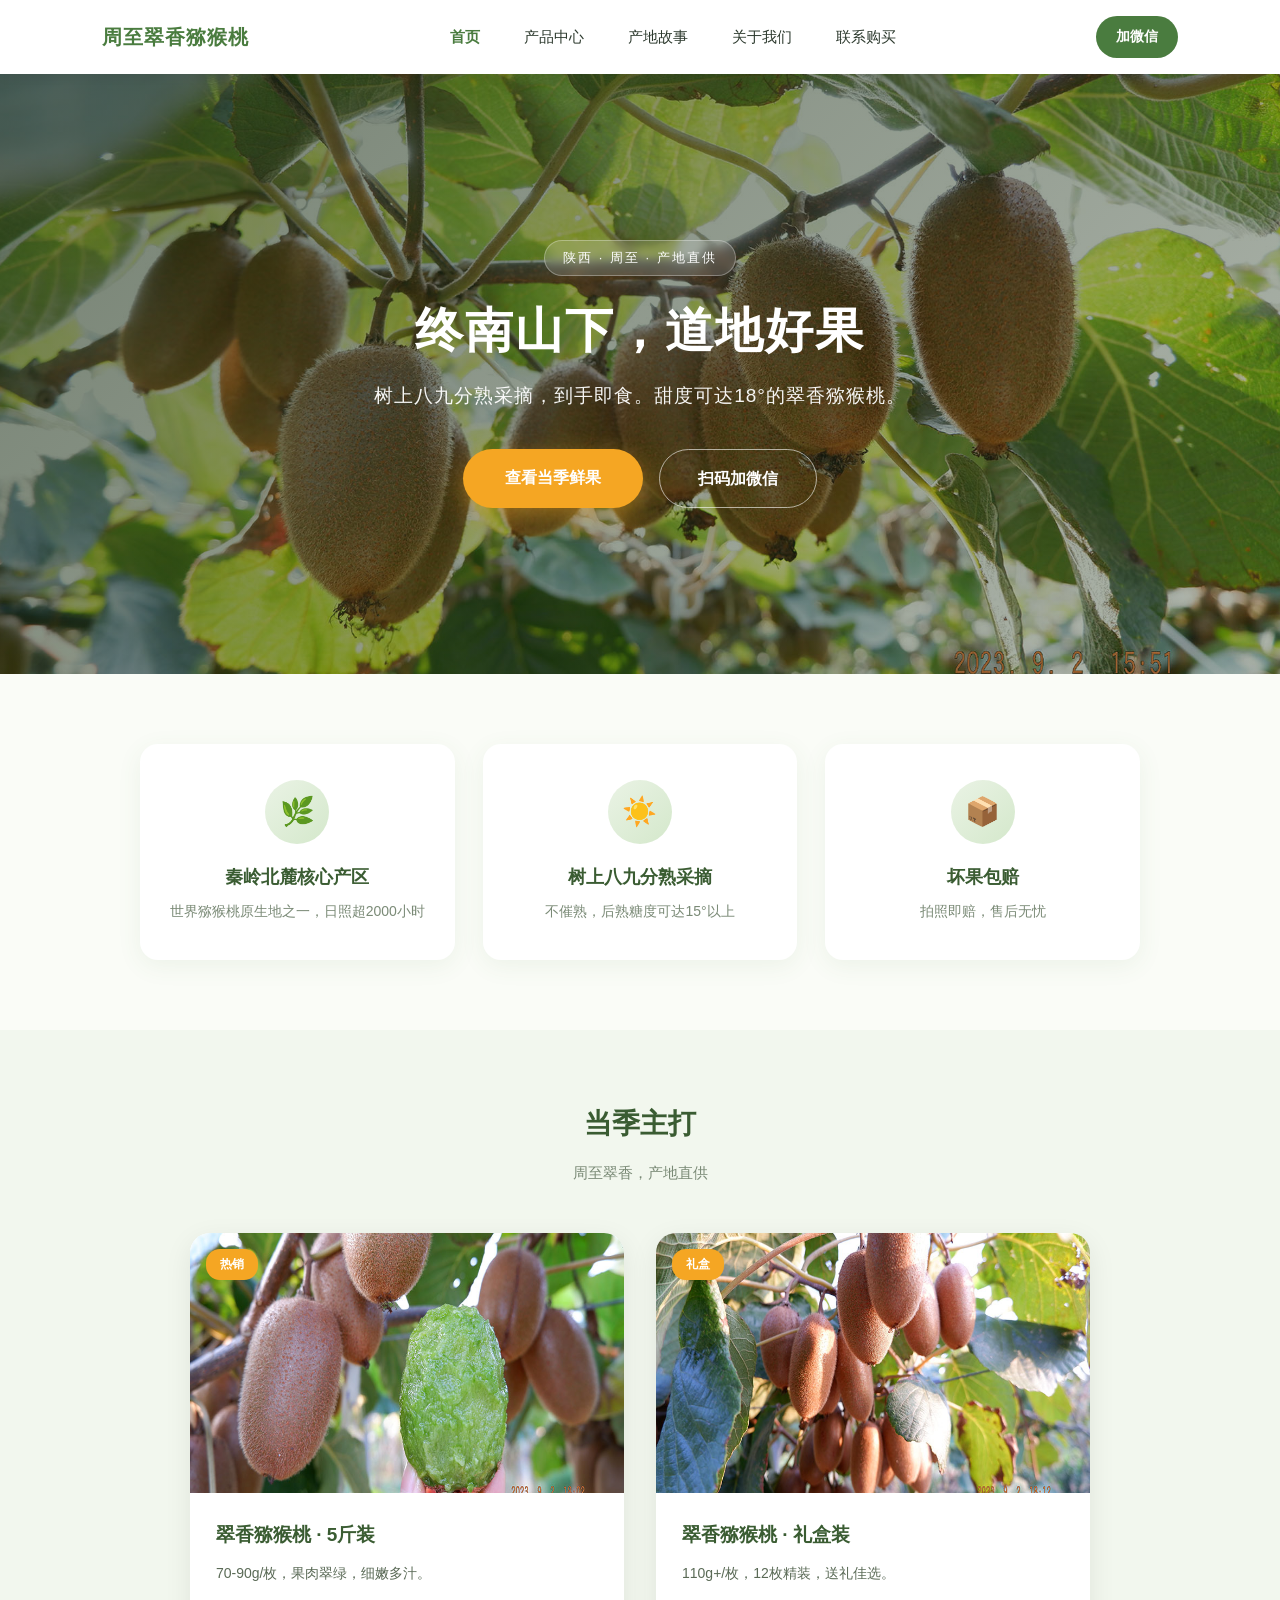
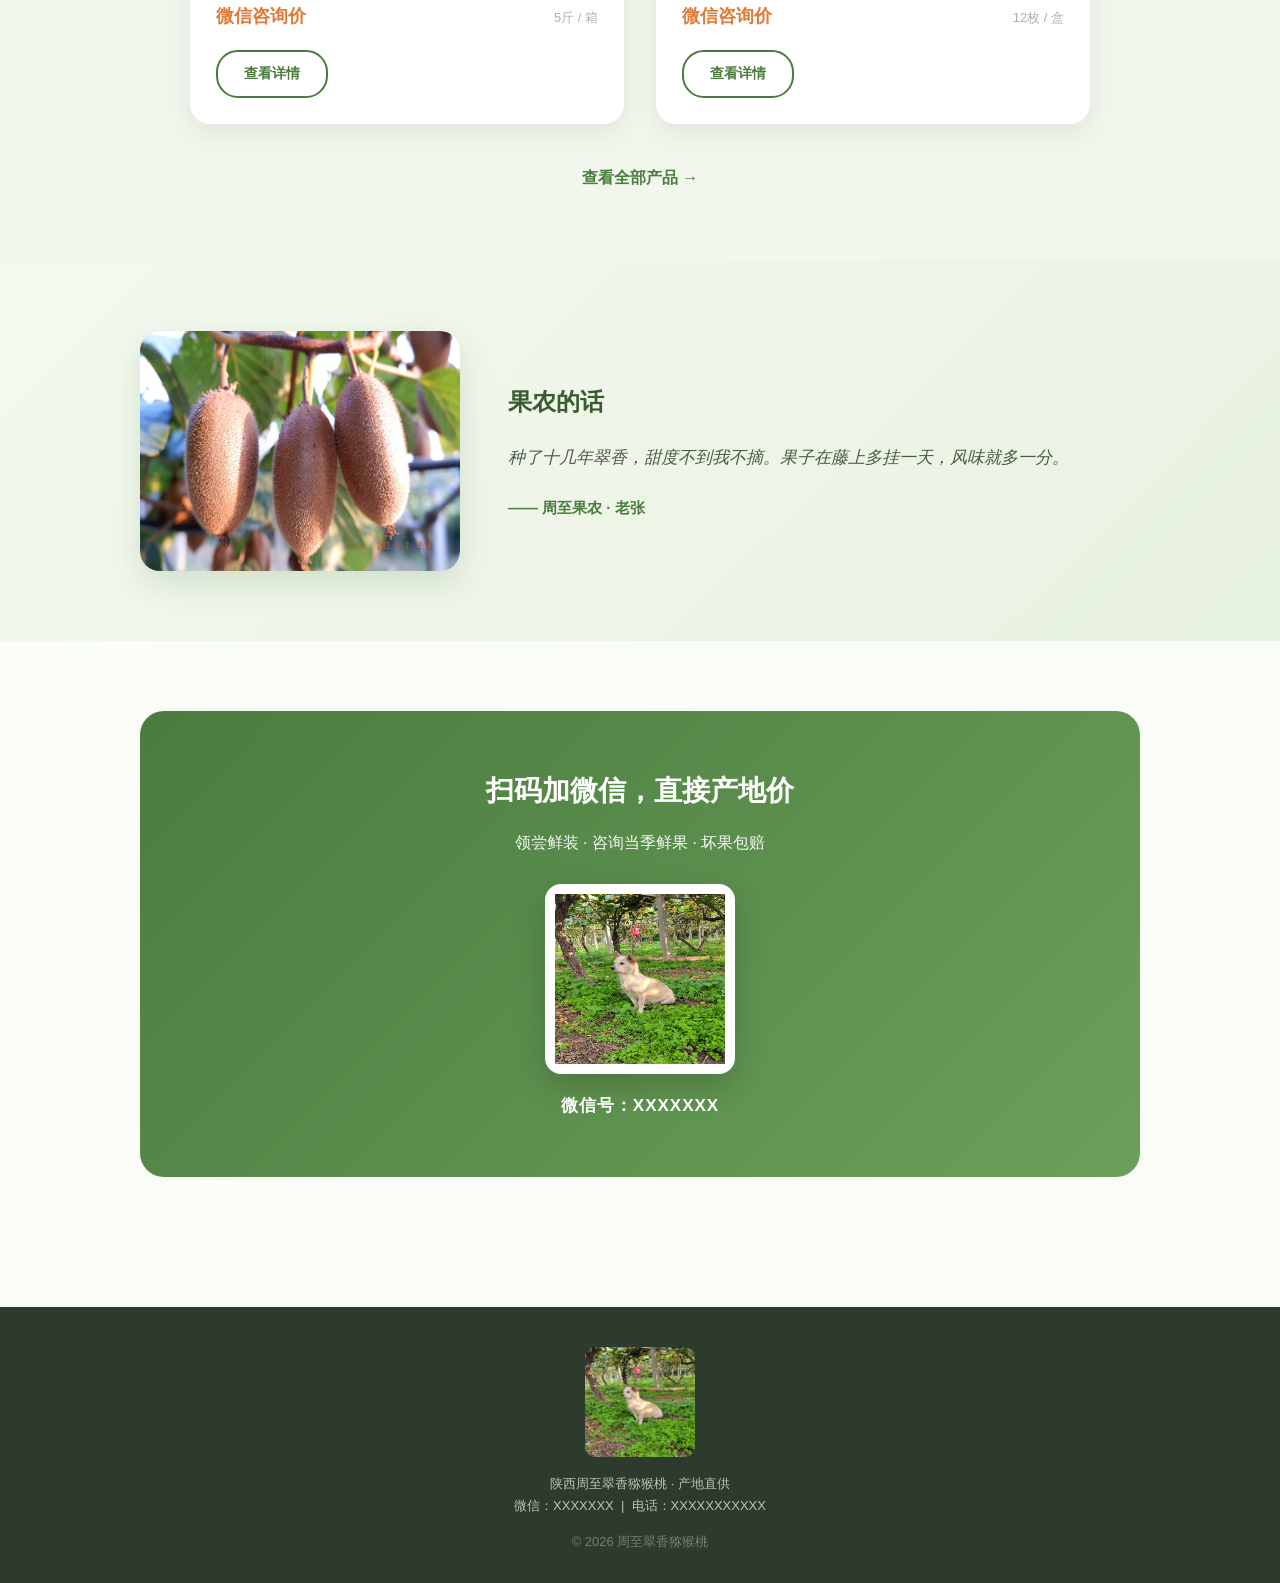
==== index.html @ bbca3681 "Add files via upload" ====
<!DOCTYPE html>
<html lang="zh-CN">
<head>
<meta charset="UTF-8">
<meta name="viewport" content="width=device-width, initial-scale=1.0">
<title>陕西周至翠香猕猴桃 · 产地直供</title>
<meta name="description" content="陕西周至翠香猕猴桃，秦岭北麓核心产区，树上八九分熟采摘，坏果包赔。扫码加微信，产地直供价。">
<link rel="stylesheet" href="/style.css">
</head>
<body>

<div id="site-nav"></div>

<header class="hero">
  <div class="hero-bg"></div>
  <div class="hero-overlay"></div>
  <div class="hero-content">
    <div class="hero-eyebrow">陕西 · 周至 · 产地直供</div>
    <h1>终南山下，道地好果</h1>
    <p>树上八九分熟采摘，到手即食。甜度可达18°的翠香猕猴桃。</p>
    <div class="hero-buttons">
      <a href="/products.html" class="btn-main">查看当季鲜果</a>
      <a href="/contact.html" class="btn-ghost">扫码加微信</a>
    </div>
  </div>
</header>

<section>
  <div class="trust-grid">
    <div class="trust-item">
      <div class="trust-icon">🌿</div>
      <h3>秦岭北麓核心产区</h3>
      <p>世界猕猴桃原生地之一，日照超2000小时</p>
    </div>
    <div class="trust-item">
      <div class="trust-icon">☀️</div>
      <h3>树上八九分熟采摘</h3>
      <p>不催熟，后熟糖度可达15°以上</p>
    </div>
    <div class="trust-item">
      <div class="trust-icon">📦</div>
      <h3>坏果包赔</h3>
      <p>拍照即赔，售后无忧</p>
    </div>
  </div>
</section>

<section style="background:var(--primary-bg);">
  <h2 class="section-title">当季主打</h2>
  <p class="section-sub">周至翠香，产地直供</p>
  <div class="product-grid">
    <div class="product-card">
      <div class="product-img-wrap">
        <img src="/images/product-5jin.jpg" alt="翠香猕猴桃5斤装">
        <div class="product-badge">热销</div>
      </div>
      <div class="product-info">
        <h3>翠香猕猴桃 · 5斤装</h3>
        <p class="desc">70-90g/枚，果肉翠绿，细嫩多汁。</p>
        <div class="price-row">
          <span class="price">微信咨询价</span>
          <span class="unit">5斤 / 箱</span>
        </div>
        <a href="/products/5jin.html" class="btn-outline">查看详情</a>
      </div>
    </div>
    <div class="product-card">
      <div class="product-img-wrap">
        <img src="/images/product-gift.jpg" alt="翠香猕猴桃礼盒装">
        <div class="product-badge">礼盒</div>
      </div>
      <div class="product-info">
        <h3>翠香猕猴桃 · 礼盒装</h3>
        <p class="desc">110g+/枚，12枚精装，送礼佳选。</p>
        <div class="price-row">
          <span class="price">微信咨询价</span>
          <span class="unit">12枚 / 盒</span>
        </div>
        <a href="/products/gift.html" class="btn-outline">查看详情</a>
      </div>
    </div>
  </div>
  <div style="text-align:center; margin-top:40px;">
    <a href="/products.html" style="color:var(--primary); font-weight:600;">查看全部产品 →</a>
  </div>
</section>

<section class="farmer-section">
  <div class="farmer-wrap">
    <div class="farmer-img">
      <img src="/images/orchard.jpg" alt="周至果园">
    </div>
    <div class="farmer-text">
      <h3>果农的话</h3>
      <p class="quote">种了十几年翠香，甜度不到我不摘。果子在藤上多挂一天，风味就多一分。</p>
      <p class="sign">—— 周至果农 · 老张</p>
    </div>
  </div>
</section>

<div id="site-wechat"></div>

<div id="site-footer"></div>

<div id="site-mobile-nav"></div>

<script src="/common.js"></script>
</body>
</html>
---- style.css ----
/* ===== 主题变量（改这里就能换全站配色） ===== */
:root {
  --primary: #4a7c3f;
  --primary-light: #6ba05a;
  --primary-bg: #f2f7ee;
  --accent: #f5a623;
  --price: #e07b39;
  --text: #2d3a2e;
  --text-light: #7a8a76;
  --text-mid: #5a6a56;
  --bg: #fafcf7;
  --radius: 16px;
  --shadow: 0 6px 24px rgba(0,0,0,0.07);
}

/* ===== 基础重置 ===== */
* { margin: 0; padding: 0; box-sizing: border-box; }
body { font-family: -apple-system, "PingFang SC", "Microsoft YaHei", sans-serif; color: var(--text); line-height: 1.7; background: var(--bg); }
img { max-width: 100%; display: block; }
a { text-decoration: none; color: inherit; }

/* ===== 导航栏 ===== */
.navbar { position: sticky; top: 0; z-index: 100; background: rgba(255,255,255,0.95); backdrop-filter: blur(8px); box-shadow: 0 2px 12px rgba(0,0,0,0.06); display: flex; align-items: center; justify-content: space-between; padding: 16px 8%; max-width: 1400px; margin: 0 auto; }
.logo { font-size: 20px; font-weight: 700; color: var(--primary); letter-spacing: 1px; }
.nav-links { display: flex; gap: 44px; font-size: 15px; }
.nav-links a { transition: color 0.2s; }
.nav-links a:hover { color: var(--primary); }
.nav-links a.active { color: var(--primary); font-weight: 700; }
.nav-wechat { background: var(--primary); color: #fff; padding: 9px 20px; border-radius: 22px; font-size: 14px; font-weight: 600; transition: transform 0.2s; }
.nav-wechat:hover { transform: translateY(-1px); }

/* ===== 通用区块 ===== */
section { padding: 70px 8%; }
.section-title { text-align: center; font-size: 28px; font-weight: 700; color: #3a5c32; margin-bottom: 12px; }
.section-sub { text-align: center; color: var(--text-light); font-size: 15px; margin-bottom: 48px; }

/* ===== 页面头部（内页用） ===== */
.page-header { background: linear-gradient(135deg, var(--primary), var(--primary-light)); color: #fff; text-align: center; padding: 60px 5% 50px; }
.page-header h1 { font-size: 32px; margin-bottom: 10px; }
.page-header p { font-size: 16px; opacity: 0.9; }

/* ===== 按钮 ===== */
.btn-main { display: inline-block; background: var(--accent); color: #fff; padding: 15px 42px; border-radius: 32px; font-size: 16px; font-weight: 700; box-shadow: 0 8px 24px rgba(245,166,35,0.45); transition: transform 0.2s; }
.btn-main:hover { transform: translateY(-2px); }
.btn-ghost { display: inline-block; background: transparent; color: #fff; padding: 15px 38px; border-radius: 32px; font-size: 16px; font-weight: 600; border: 1.5px solid rgba(255,255,255,0.6); transition: background 0.2s; }
.btn-ghost:hover { background: rgba(255,255,255,0.12); }
.btn-outline { display: inline-block; border: 2px solid var(--primary); color: var(--primary); padding: 10px 26px; border-radius: 22px; font-size: 14px; font-weight: 600; transition: background 0.2s, color 0.2s; }
.btn-outline:hover { background: var(--primary); color: #fff; }
.btn-buy { display: inline-block; background: var(--primary); color: #fff; padding: 14px 36px; border-radius: 28px; font-size: 16px; font-weight: 700; box-shadow: 0 8px 20px rgba(74,124,63,0.3); }

/* ===== 首屏 Hero ===== */
.hero { position: relative; min-height: 600px; display: flex; align-items: center; justify-content: center; text-align: center; color: #fff; overflow: hidden; }
.hero-bg { position: absolute; inset: 0; background: url('/images/banner.jpg') center/cover no-repeat; transform: scale(1.02); }
.hero-overlay { position: absolute; inset: 0; background: linear-gradient(135deg, rgba(30,50,25,0.62) 0%, rgba(30,50,25,0.35) 100%); }
.hero-content { position: relative; z-index: 2; padding: 0 5%; max-width: 900px; }
.hero-eyebrow { display: inline-block; background: rgba(255,255,255,0.15); border: 1px solid rgba(255,255,255,0.3); color: #fff; padding: 6px 18px; border-radius: 20px; font-size: 13px; letter-spacing: 2px; margin-bottom: 24px; backdrop-filter: blur(4px); }
.hero h1 { font-size: 48px; font-weight: 800; margin-bottom: 18px; letter-spacing: 2px; line-height: 1.3; }
.hero p { font-size: 19px; margin-bottom: 36px; opacity: 0.95; letter-spacing: 1px; }
.hero-buttons { display: flex; gap: 16px; justify-content: center; flex-wrap: wrap; }

/* ===== 信任点 ===== */
.trust-grid { display: grid; grid-template-columns: repeat(3, 1fr); gap: 28px; max-width: 1000px; margin: 0 auto; }
.trust-item { background: #fff; border-radius: 18px; padding: 36px 24px; text-align: center; box-shadow: 0 6px 24px rgba(74,124,63,0.08); transition: transform 0.25s; }
.trust-item:hover { transform: translateY(-4px); }
.trust-icon { width: 64px; height: 64px; border-radius: 50%; background: linear-gradient(135deg, #eaf3e5, #d4e8cb); display: flex; align-items: center; justify-content: center; font-size: 28px; margin: 0 auto 18px; }
.trust-item h3 { font-size: 18px; color: #3a5c32; margin-bottom: 8px; font-weight: 700; }
.trust-item p { font-size: 14px; color: var(--text-light); }

/* ===== 产品卡片 ===== */
.product-grid { display: grid; grid-template-columns: repeat(2, 1fr); gap: 32px; max-width: 900px; margin: 0 auto; }
.product-card { background: #fff; border-radius: 20px; overflow: hidden; box-shadow: 0 8px 28px rgba(0,0,0,0.08); transition: transform 0.28s; }
.product-card:hover { transform: translateY(-6px); }
.product-img-wrap { position: relative; overflow: hidden; }
.product-card img { height: 260px; object-fit: cover; width: 100%; transition: transform 0.4s; }
.product-card:hover img { transform: scale(1.05); }
.product-badge { position: absolute; top: 16px; left: 16px; background: var(--accent); color: #fff; padding: 5px 14px; border-radius: 14px; font-size: 12px; font-weight: 700; }
.product-info { padding: 26px; }
.product-info h3 { font-size: 19px; color: #3a5c32; margin-bottom: 10px; font-weight: 700; }
.product-info .desc { font-size: 14px; color: var(--text-mid); margin-bottom: 16px; }
.product-info .price-row { display: flex; align-items: baseline; justify-content: space-between; margin-bottom: 18px; }
.product-info .price { font-size: 18px; color: var(--price); font-weight: 700; }
.product-info .unit { font-size: 13px; color: #a8b5a3; }

/* ===== 果农的话 ===== */
.farmer-section { background: linear-gradient(135deg, #f4f9f0, #e8f2e0); }
.farmer-wrap { display: grid; grid-template-columns: 320px 1fr; gap: 48px; max-width: 1000px; margin: 0 auto; align-items: center; }
.farmer-img { border-radius: 20px; overflow: hidden; box-shadow: 0 12px 32px rgba(74,124,63,0.18); }
.farmer-text h3 { font-size: 24px; color: #3a5c32; margin-bottom: 20px; }
.farmer-text .quote { font-size: 17px; color: #4a5c46; line-height: 1.9; margin-bottom: 20px; font-style: italic; }
.farmer-text .sign { font-size: 15px; color: var(--primary); font-weight: 700; }

/* ===== 微信引导区 ===== */
.wechat-section { background: linear-gradient(135deg, var(--primary), var(--primary-light)); color: #fff; text-align: center; border-radius: 24px; padding: 56px 5%; max-width: 1000px; margin: 0 auto; }
.wechat-section h2 { font-size: 28px; margin-bottom: 14px; }
.wechat-section p { font-size: 16px; margin-bottom: 28px; opacity: 0.95; }
.wechat-qr { width: 190px; height: 190px; margin: 0 auto 18px; background: #fff; border-radius: 16px; padding: 10px; box-shadow: 0 12px 32px rgba(0,0,0,0.18); }
.wechat-id { font-size: 17px; font-weight: 700; letter-spacing: 1px; }

/* ===== 页脚 ===== */
footer { background: #2d3a2e; color: #b8c4b4; text-align: center; padding: 40px 5% 30px; font-size: 13px; margin-top: 60px; }
footer .qr-small { width: 110px; margin: 0 auto 16px; border-radius: 10px; }

/* ===== 悬浮微信按钮 ===== */
.float-wechat { display: none; position: fixed; bottom: 84px; right: 20px; z-index: 200; background: var(--primary); color: #fff; padding: 14px 22px; border-radius: 30px; font-size: 15px; font-weight: 700; box-shadow: 0 6px 20px rgba(74,124,63,0.5); }

/* ===== 手机底部导航 ===== */
.mobile-nav { display: none; position: fixed; bottom: 0; left: 0; right: 0; background: #fff; box-shadow: 0 -2px 12px rgba(0,0,0,0.08); z-index: 300; padding: 8px 0; }
.mobile-nav a { flex: 1; text-align: center; font-size: 12px; color: var(--text-light); padding: 4px 0; display: flex; flex-direction: column; align-items: center; gap: 2px; }
.mobile-nav a .nav-icon { font-size: 20px; }
.mobile-nav a.active { color: var(--primary); font-weight: 700; }

/* ===== 产品详情页 ===== */
.breadcrumb { padding: 20px 8%; font-size: 14px; color: var(--text-light); max-width: 1000px; margin: 0 auto; }
.breadcrumb a { color: var(--primary); }
.detail-wrap { max-width: 1000px; margin: 0 auto; padding: 20px 8% 60px; display: grid; grid-template-columns: 1fr 1fr; gap: 48px; align-items: start; }
.detail-img { border-radius: 20px; overflow: hidden; box-shadow: 0 12px 32px rgba(0,0,0,0.1); }
.detail-info h1 { font-size: 28px; color: #3a5c32; margin-bottom: 16px; }
.detail-info .price { font-size: 22px; color: var(--price); font-weight: 700; margin-bottom: 20px; }
.detail-info .desc { font-size: 15px; color: var(--text-mid); margin-bottom: 24px; line-height: 1.9; }
.spec-list { background: var(--primary-bg); border-radius: 14px; padding: 20px 24px; margin-bottom: 24px; }
.spec-list li { list-style: none; font-size: 14px; color: var(--text-mid); padding: 6px 0; }
.spec-list li::before { content: "✓ "; color: var(--primary); font-weight: 700; }

/* ===== 响应式 ===== */
@media (max-width: 768px) {
  .nav-links { display: none; }
  section { padding: 44px 5%; }
  .section-title { font-size: 22px; }
  .hero { min-height: 440px; }
  .hero h1 { font-size: 28px; letter-spacing: 1px; }
  .hero p { font-size: 15px; }
  .hero-eyebrow { font-size: 11px; letter-spacing: 1px; }
  .trust-grid, .product-grid { grid-template-columns: 1fr; }
  .farmer-wrap { grid-template-columns: 1fr; gap: 28px; }
  .farmer-img { max-width: 260px; margin: 0 auto; }
  .float-wechat { display: block; }
  .mobile-nav { display: flex; }
  body { padding-bottom: 70px; }
  .wechat-section { padding: 40px 5%; border-radius: 18px; }
  .wechat-section h2 { font-size: 22px; }
  .page-header h1 { font-size: 24px; }
  .detail-wrap { grid-template-columns: 1fr; gap: 28px; }
  .detail-info h1 { font-size: 22px; }
}
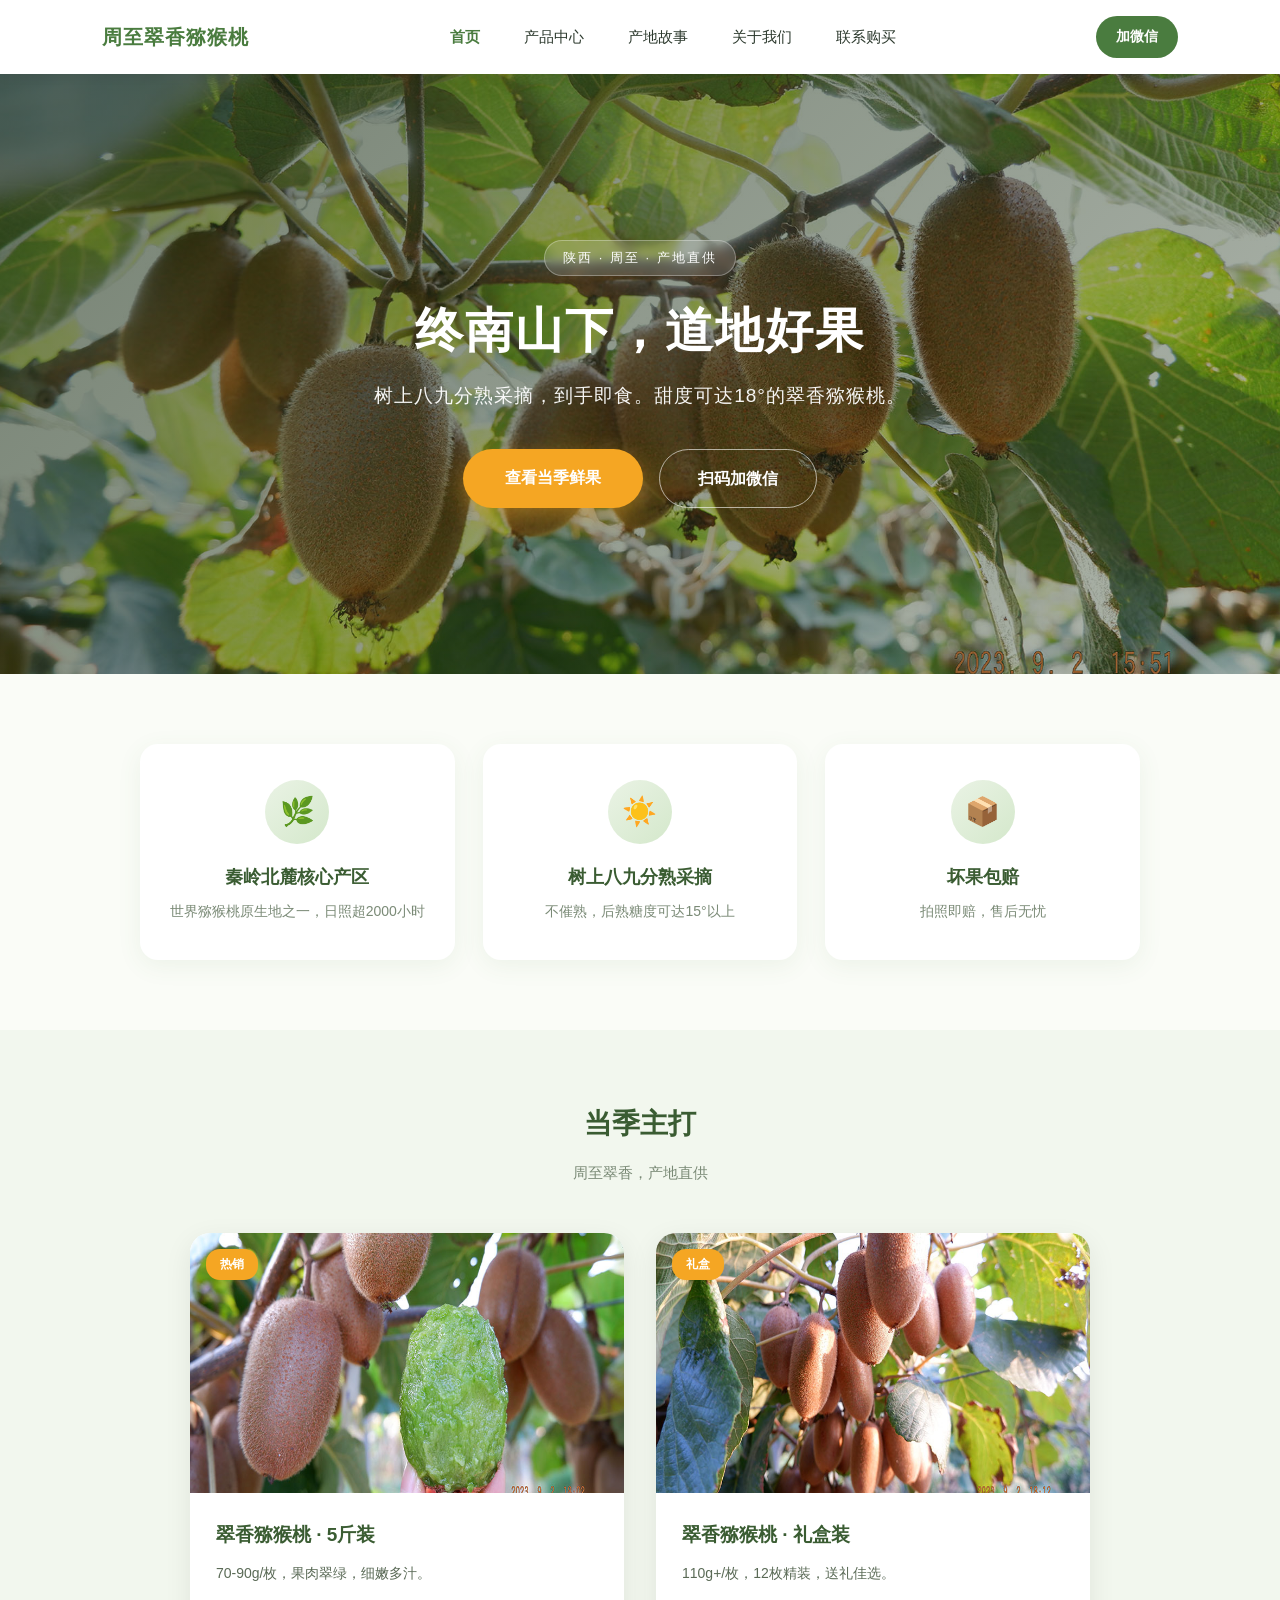
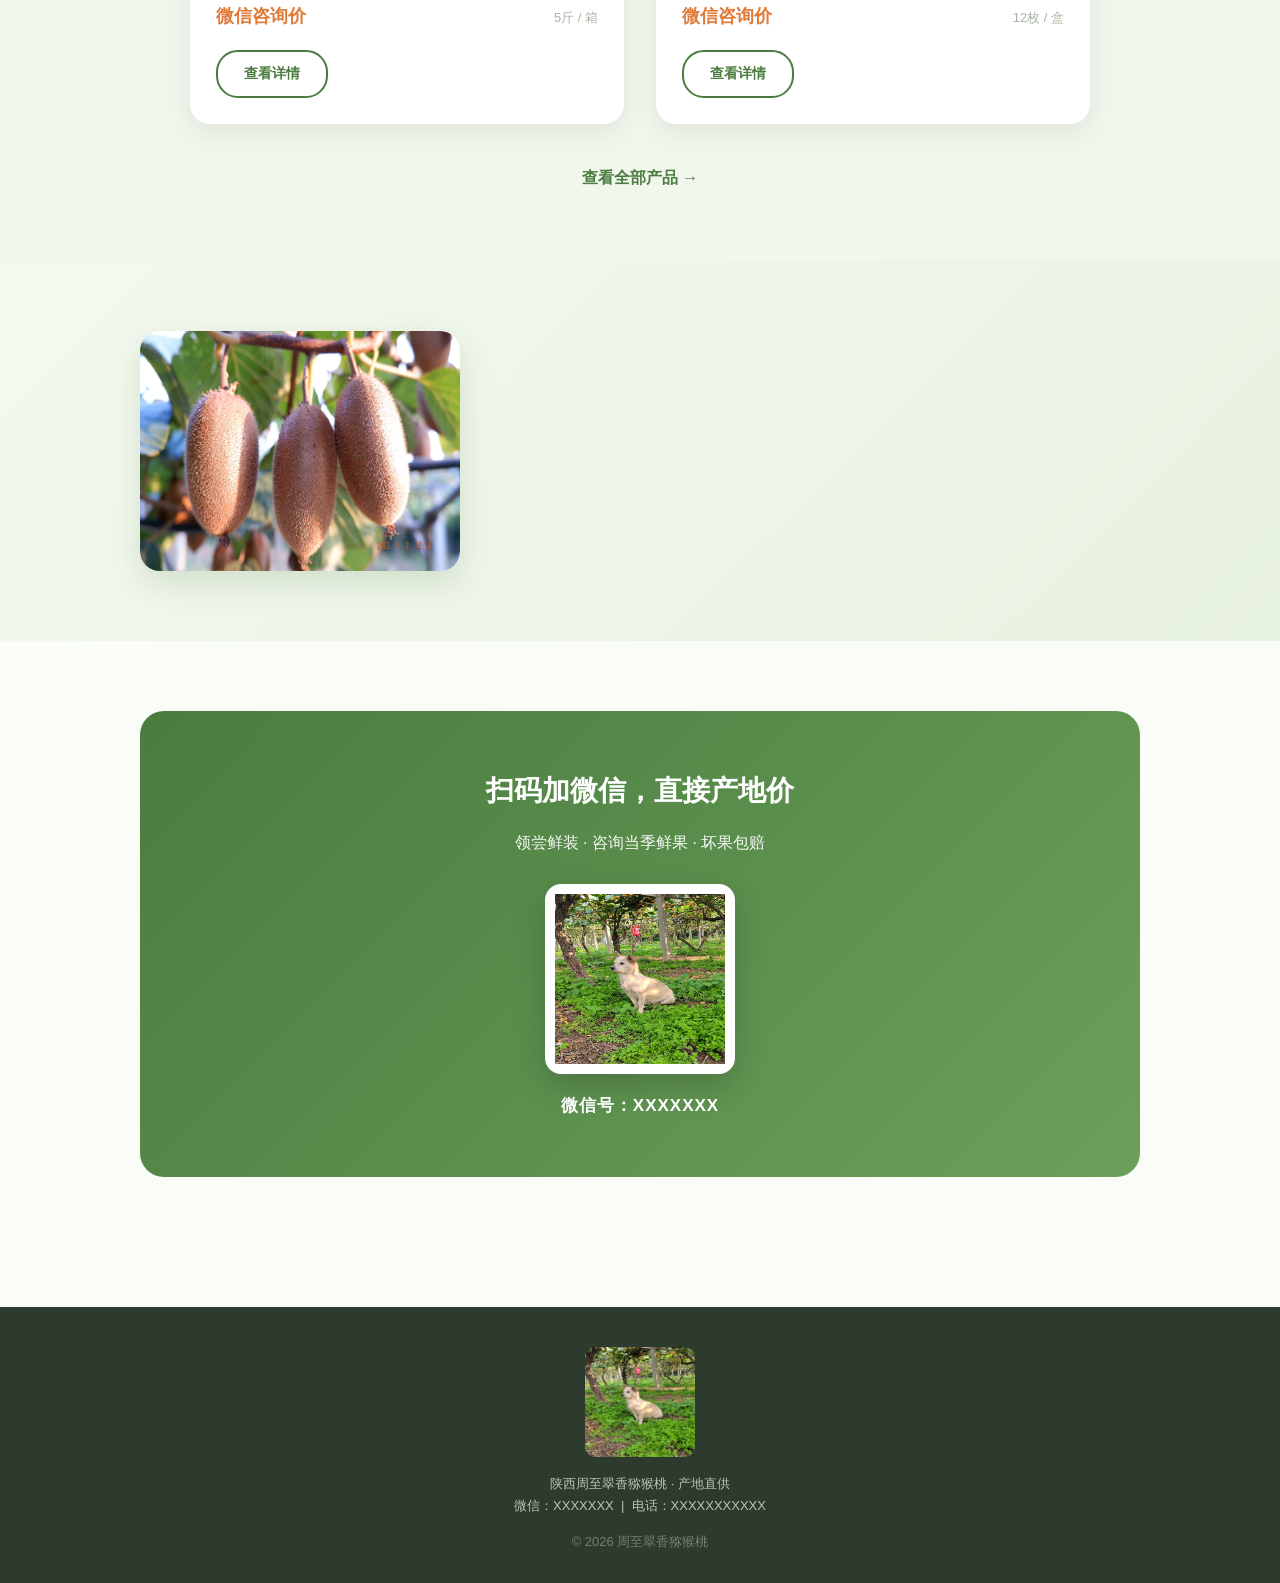
==== commit 4230fc33: "Update index.html" ====
--- a/index.html
+++ b/index.html
@@ -90,11 +90,7 @@
     <div class="farmer-img">
       <img src="/images/orchard.jpg" alt="周至果园">
     </div>
-    <div class="farmer-text">
-      <h3>果农的话</h3>
-      <p class="quote">种了十几年翠香，甜度不到我不摘。果子在藤上多挂一天，风味就多一分。</p>
-      <p class="sign">—— 周至果农 · 老张</p>
-    </div>
+   
   </div>
 </section>
 
@@ -106,4 +102,4 @@
 
 <script src="/common.js"></script>
 </body>
-</html>+</html>
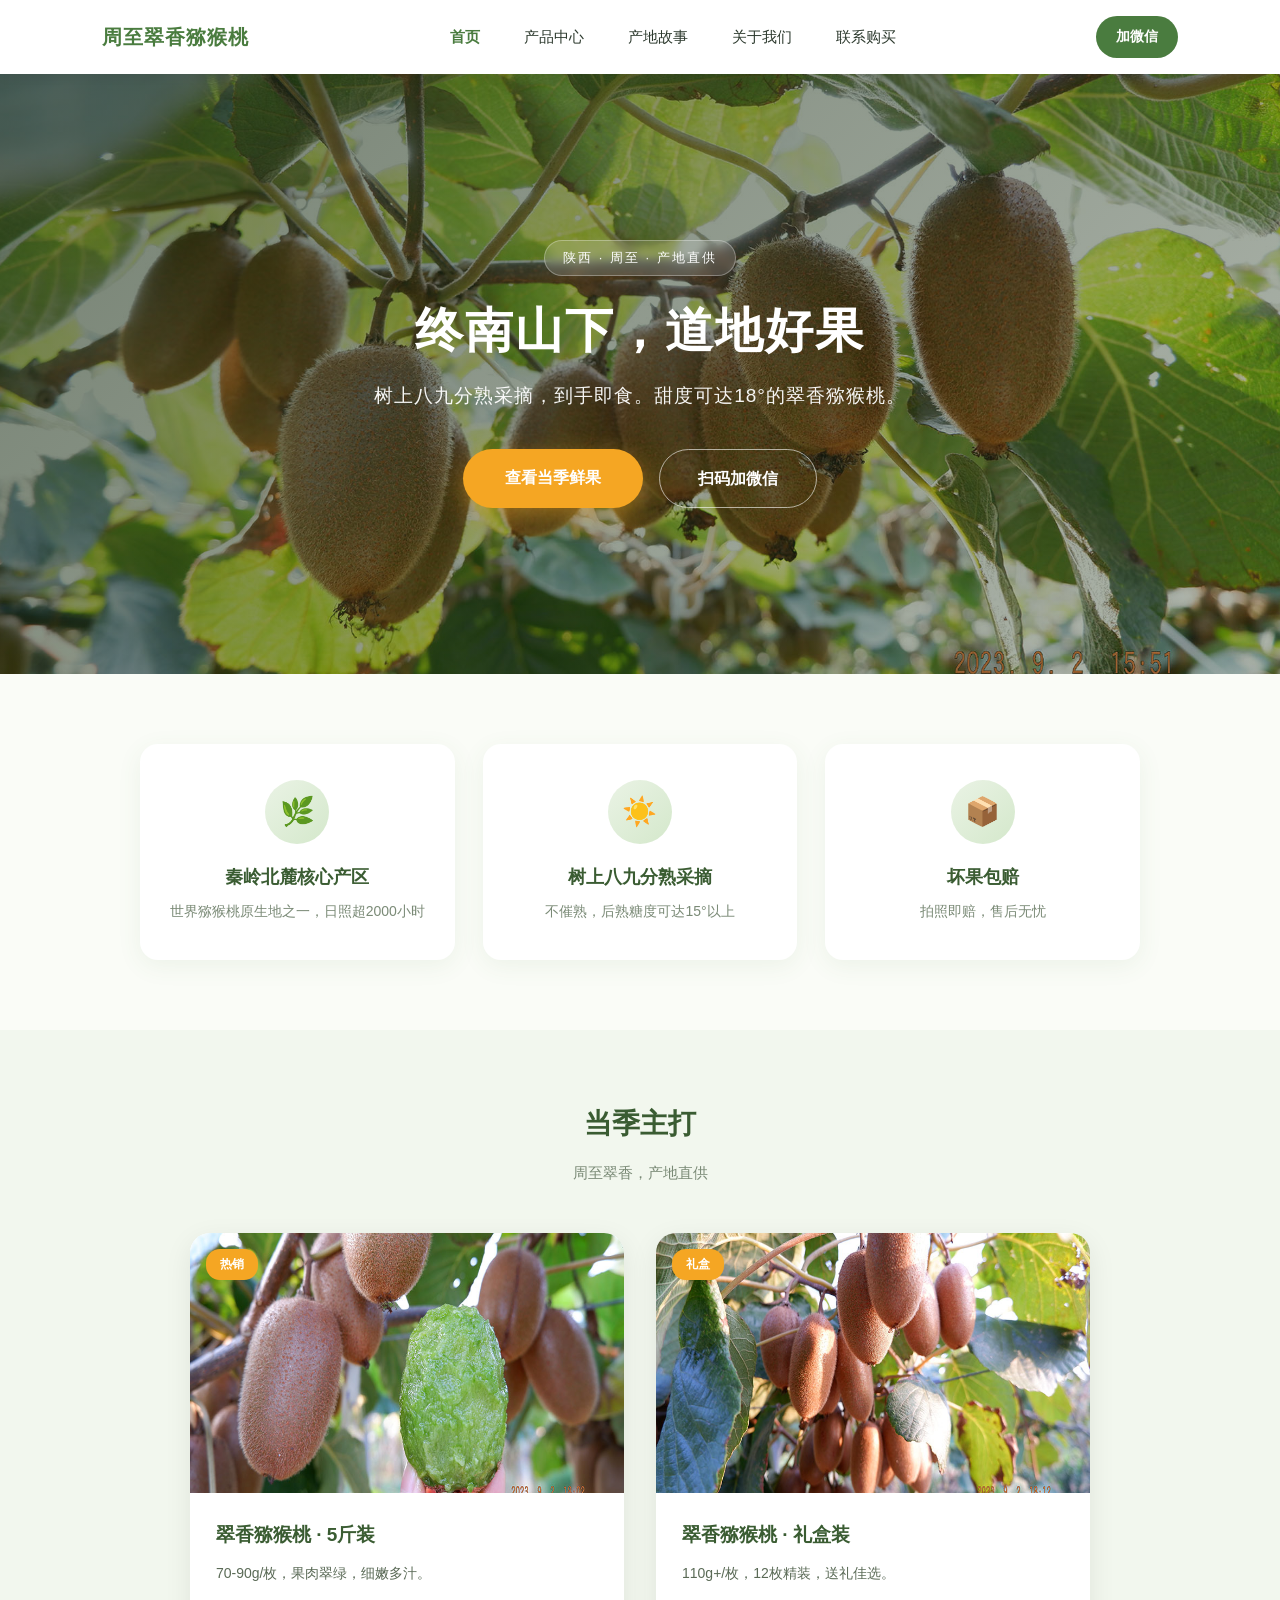
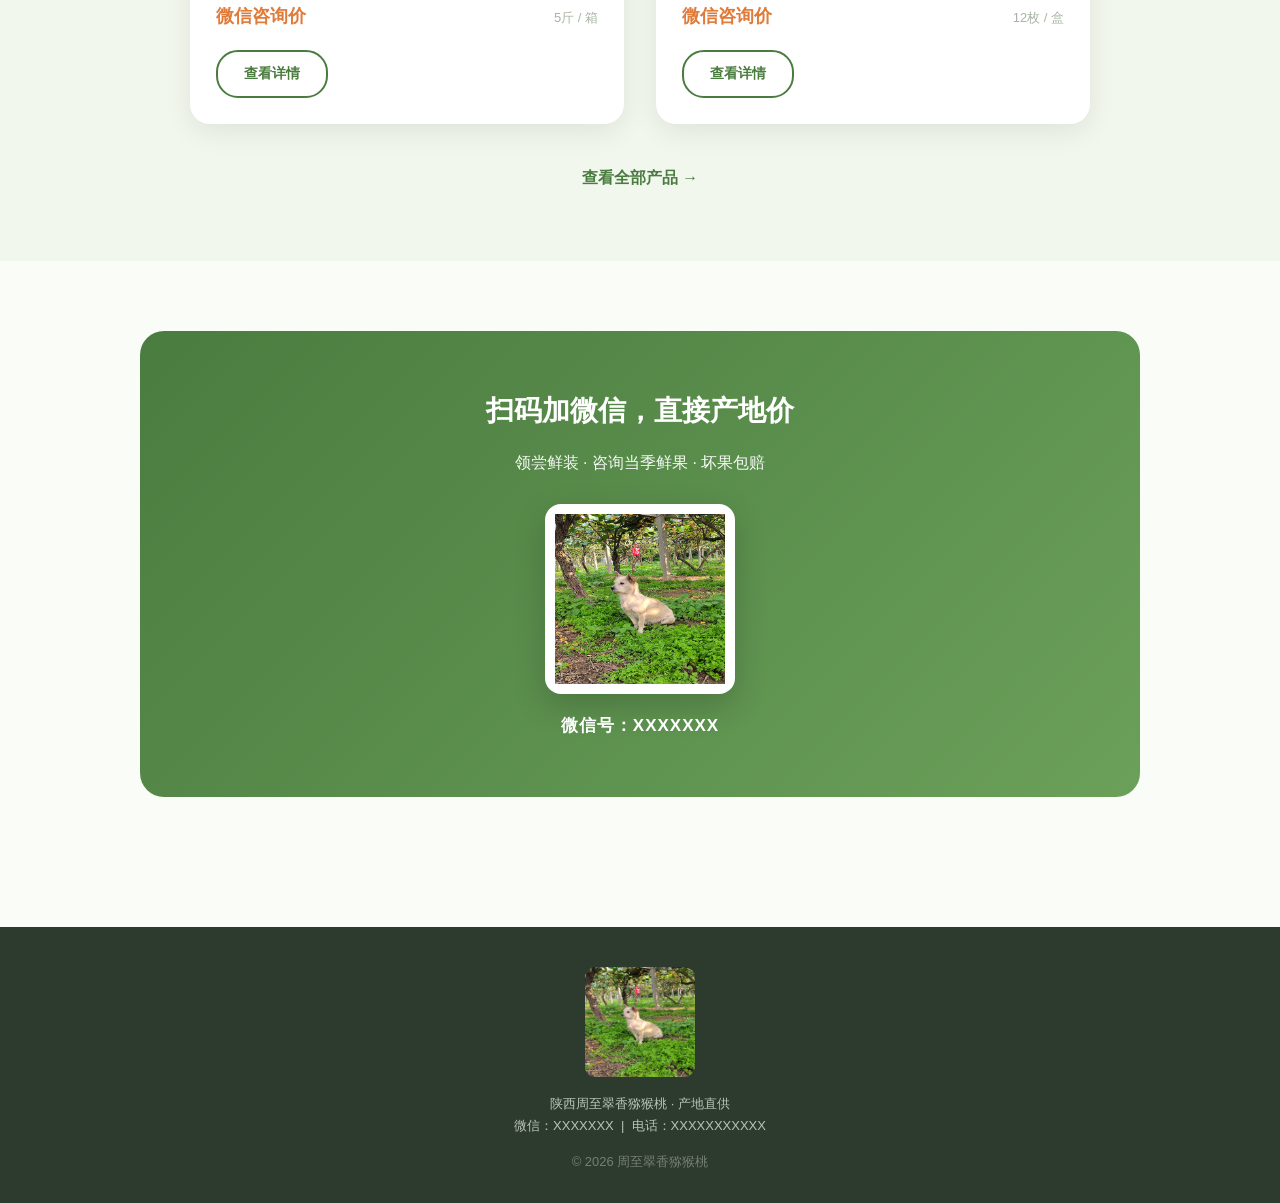
==== commit 05d62dc0: "Update index.html" ====
--- a/index.html
+++ b/index.html
@@ -85,15 +85,6 @@
   </div>
 </section>
 
-<section class="farmer-section">
-  <div class="farmer-wrap">
-    <div class="farmer-img">
-      <img src="/images/orchard.jpg" alt="周至果园">
-    </div>
-   
-  </div>
-</section>
-
 <div id="site-wechat"></div>
 
 <div id="site-footer"></div>
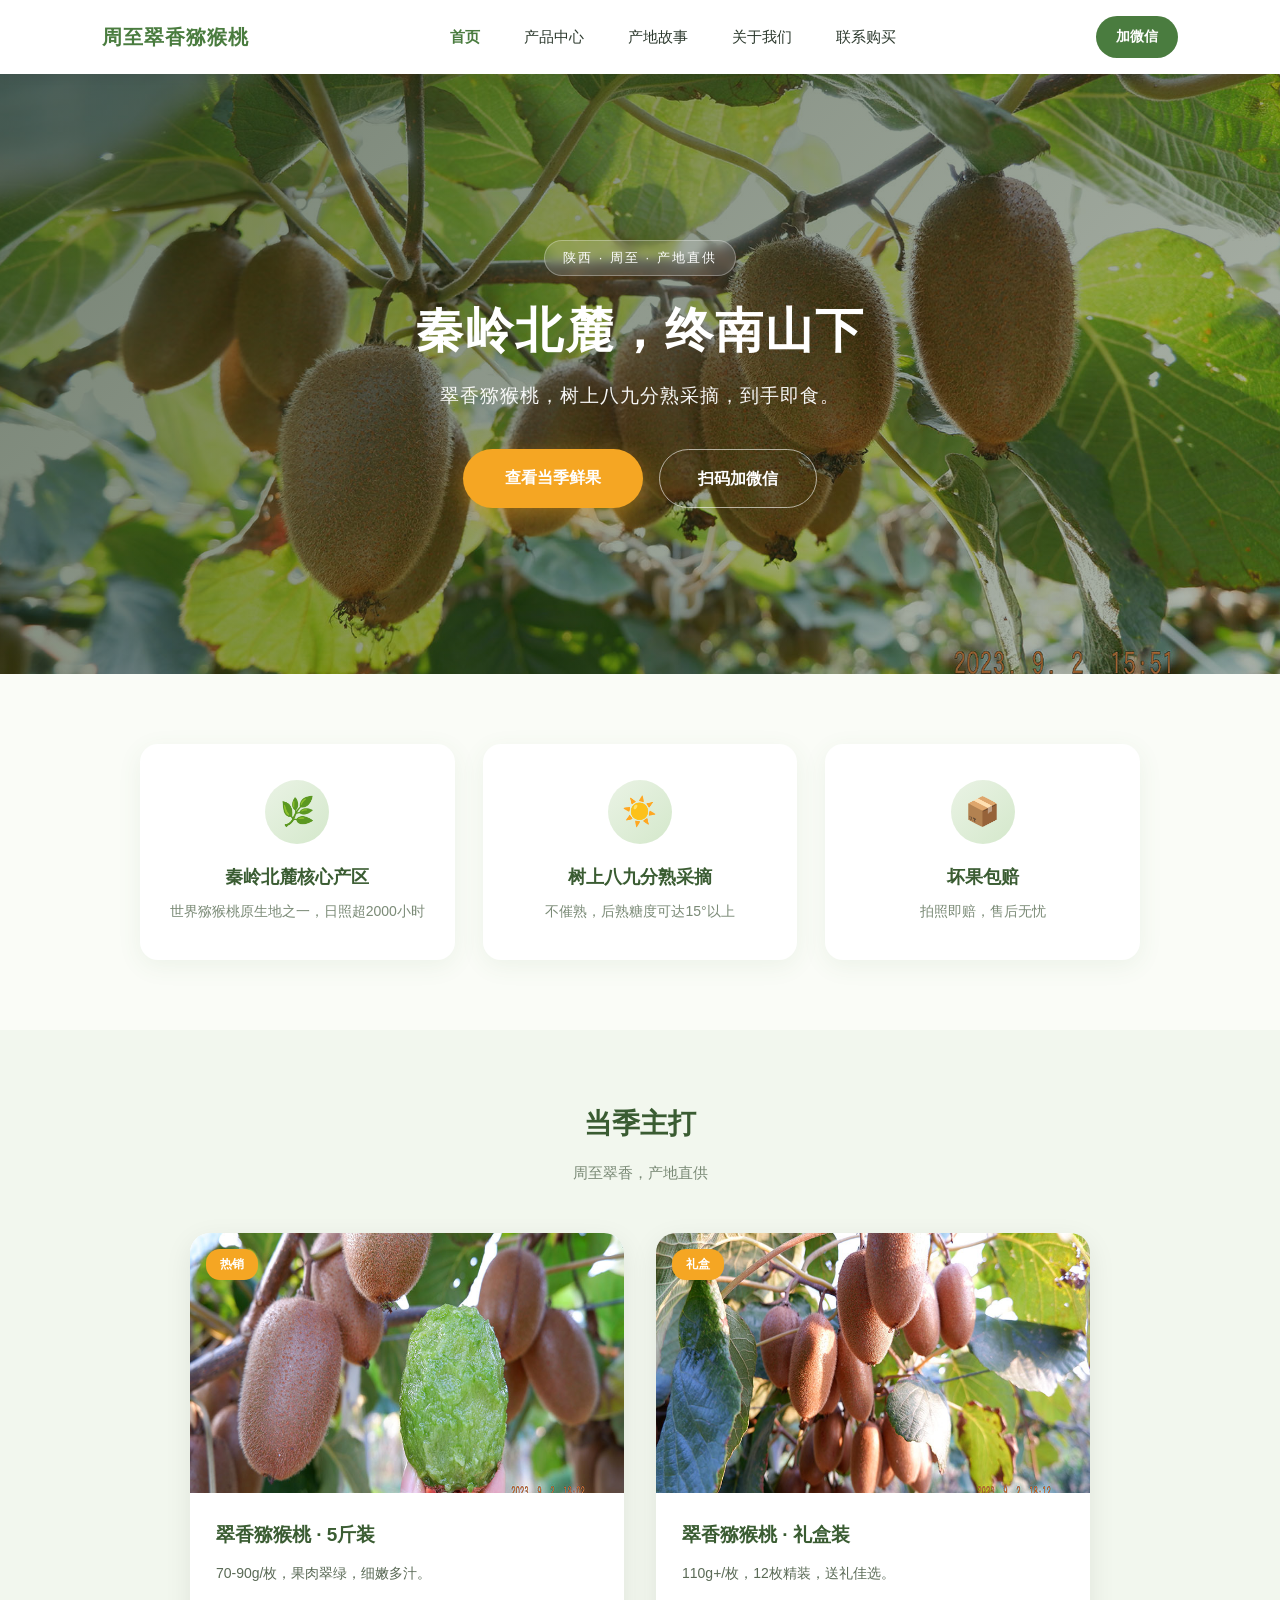
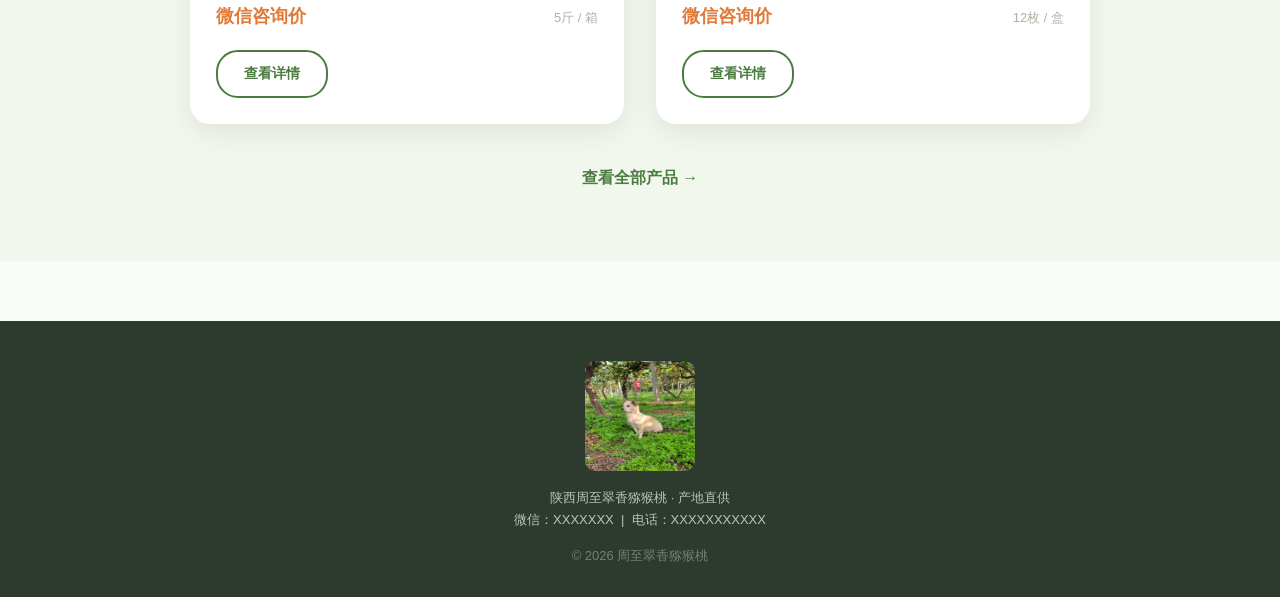
==== commit 2ebc327a: "Update index.html" ====
--- a/index.html
+++ b/index.html
@@ -16,8 +16,8 @@
   <div class="hero-overlay"></div>
   <div class="hero-content">
     <div class="hero-eyebrow">陕西 · 周至 · 产地直供</div>
-    <h1>终南山下，道地好果</h1>
-    <p>树上八九分熟采摘，到手即食。甜度可达18°的翠香猕猴桃。</p>
+    <h1>秦岭北麓，终南山下</h1>
+    <p>翠香猕猴桃，树上八九分熟采摘，到手即食。</p>
     <div class="hero-buttons">
       <a href="/products.html" class="btn-main">查看当季鲜果</a>
       <a href="/contact.html" class="btn-ghost">扫码加微信</a>
--- a/style.css
+++ b/style.css
@@ -81,14 +81,6 @@
 .product-info .price { font-size: 18px; color: var(--price); font-weight: 700; }
 .product-info .unit { font-size: 13px; color: #a8b5a3; }
 
-/* ===== 果农的话 ===== */
-.farmer-section { background: linear-gradient(135deg, #f4f9f0, #e8f2e0); }
-.farmer-wrap { display: grid; grid-template-columns: 320px 1fr; gap: 48px; max-width: 1000px; margin: 0 auto; align-items: center; }
-.farmer-img { border-radius: 20px; overflow: hidden; box-shadow: 0 12px 32px rgba(74,124,63,0.18); }
-.farmer-text h3 { font-size: 24px; color: #3a5c32; margin-bottom: 20px; }
-.farmer-text .quote { font-size: 17px; color: #4a5c46; line-height: 1.9; margin-bottom: 20px; font-style: italic; }
-.farmer-text .sign { font-size: 15px; color: var(--primary); font-weight: 700; }
-
 /* ===== 微信引导区 ===== */
 .wechat-section { background: linear-gradient(135deg, var(--primary), var(--primary-light)); color: #fff; text-align: center; border-radius: 24px; padding: 56px 5%; max-width: 1000px; margin: 0 auto; }
 .wechat-section h2 { font-size: 28px; margin-bottom: 14px; }
@@ -141,4 +133,38 @@
   .page-header h1 { font-size: 24px; }
   .detail-wrap { grid-template-columns: 1fr; gap: 28px; }
   .detail-info h1 { font-size: 22px; }
-}+}
+/* ===== 产品详情页框架 ===== */
+.breadcrumb { padding: 20px 8%; font-size: 14px; color: var(--text-light); max-width: 1000px; margin: 0 auto; }
+.breadcrumb a { color: var(--primary); }
+
+.detail-hero { display: grid; grid-template-columns: 1fr 1fr; gap: 48px; max-width: 1000px; margin: 0 auto; padding: 40px 8% 20px; align-items: start; }
+.detail-img { border-radius: 20px; overflow: hidden; box-shadow: 0 12px 32px rgba(0,0,0,0.1); }
+.detail-info h1 { font-size: 28px; color: #3a5c32; margin-bottom: 14px; }
+.detail-info .subtitle { font-size: 15px; color: var(--text-light); margin-bottom: 18px; }
+.detail-info .price { font-size: 24px; color: var(--price); font-weight: 700; margin-bottom: 22px; }
+.detail-info .desc { font-size: 15px; color: var(--text-mid); margin-bottom: 24px; line-height: 1.9; }
+.spec-list { background: var(--primary-bg); border-radius: 14px; padding: 20px 24px; margin-bottom: 24px; }
+.spec-list li { list-style: none; font-size: 14px; color: var(--text-mid); padding: 6px 0; }
+.spec-list li::before { content: "✓ "; color: var(--primary); font-weight: 700; }
+.btn-buy { display: inline-block; background: var(--primary); color: #fff; padding: 14px 36px; border-radius: 28px; font-size: 16px; font-weight: 700; box-shadow: 0 8px 20px rgba(74,124,63,0.3); }
+.btn-buy:hover { transform: translateY(-1px); }
+
+.detail-section { max-width: 1000px; margin: 0 auto; padding: 40px 8%; }
+.detail-section h2 { font-size: 22px; color: #3a5c32; margin-bottom: 18px; text-align: center; }
+.detail-section p { font-size: 15px; color: var(--text-mid); margin-bottom: 14px; }
+.detail-gallery { display: grid; grid-template-columns: repeat(2, 1fr); gap: 16px; margin-top: 24px; }
+.detail-gallery img { border-radius: 14px; box-shadow: 0 6px 20px rgba(0,0,0,0.08); }
+
+.taste-grid { display: grid; grid-template-columns: repeat(3, 1fr); gap: 20px; max-width: 800px; margin: 0 auto; }
+.taste-item { background: #fff; border-radius: 16px; padding: 28px 20px; text-align: center; box-shadow: 0 4px 16px rgba(0,0,0,0.05); }
+.taste-item .icon { font-size: 32px; margin-bottom: 10px; }
+.taste-item h4 { font-size: 16px; color: #3a5c32; margin-bottom: 6px; }
+.taste-item p { font-size: 13px; color: var(--text-light); }
+
+@media (max-width: 768px) {
+  .detail-hero { grid-template-columns: 1fr; gap: 28px; }
+  .detail-info h1 { font-size: 22px; }
+  .detail-gallery { grid-template-columns: 1fr; }
+  .taste-grid { grid-template-columns: 1fr; }
+}
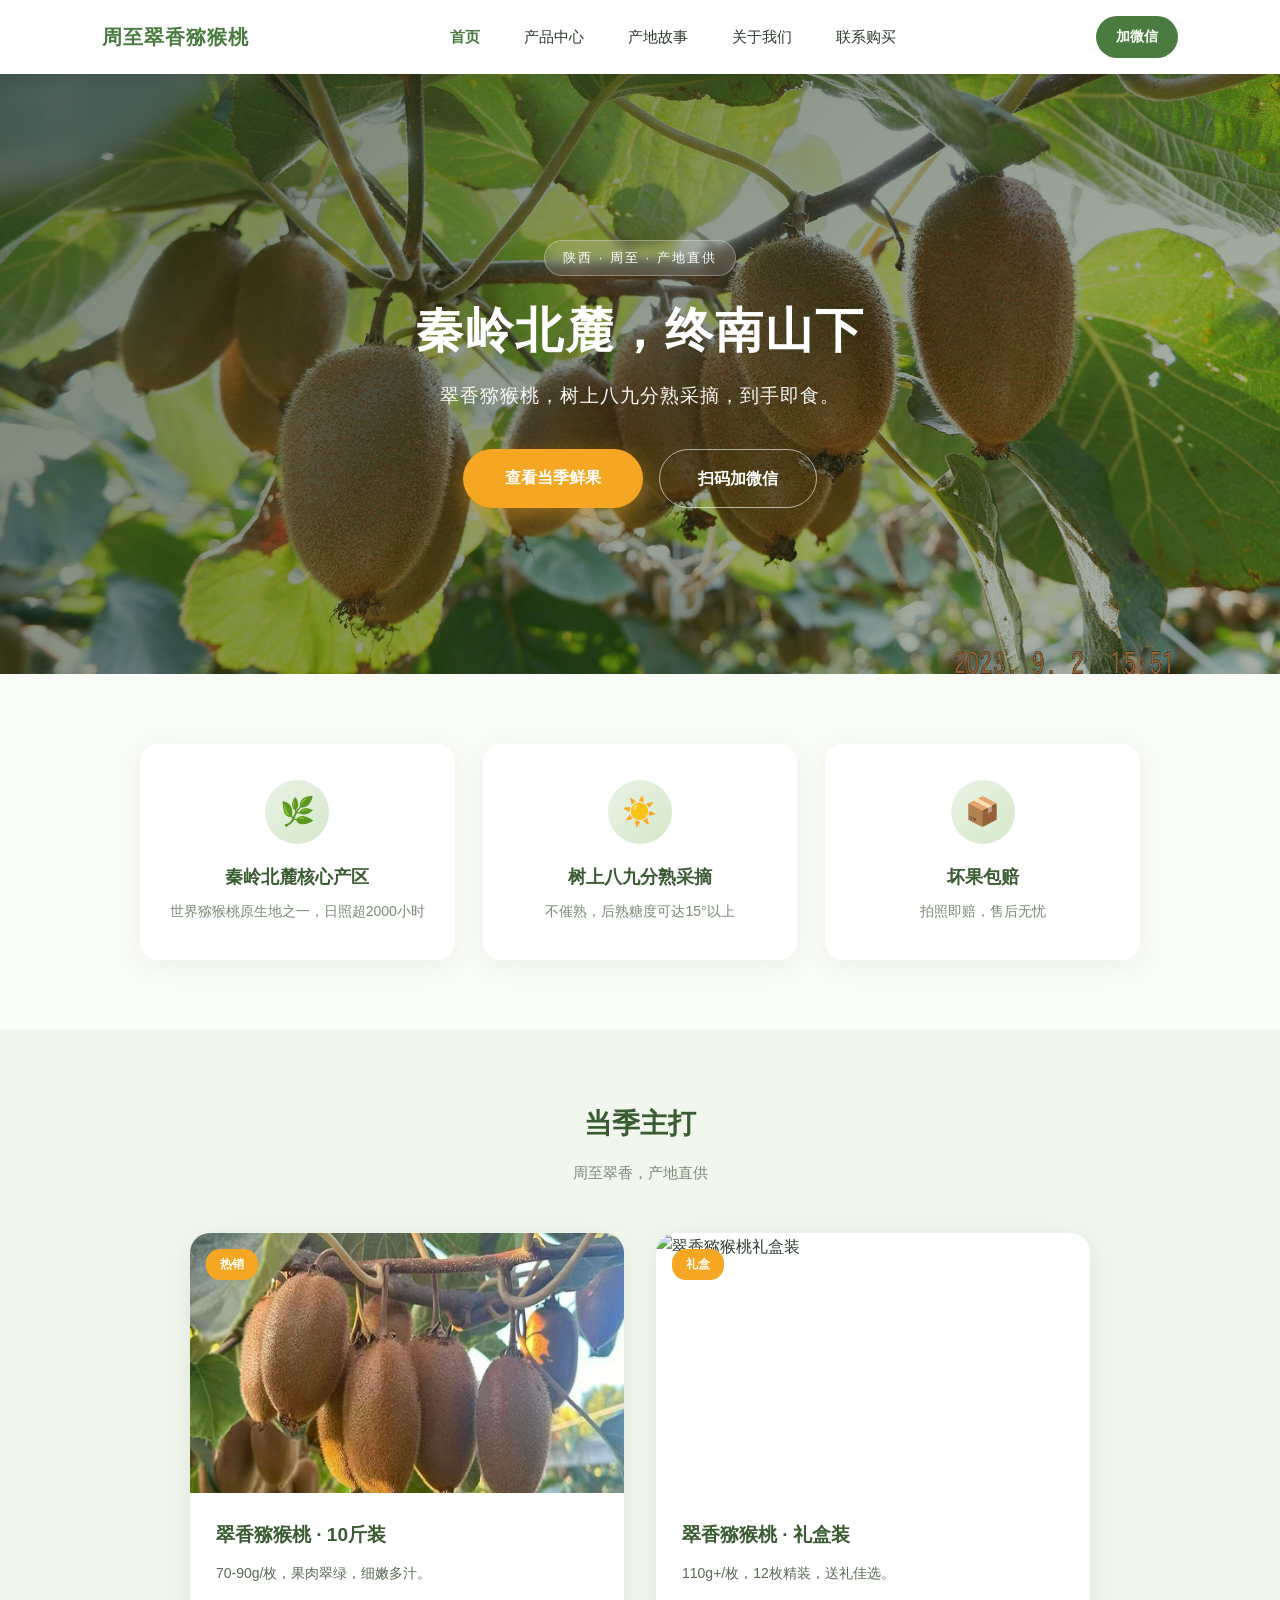
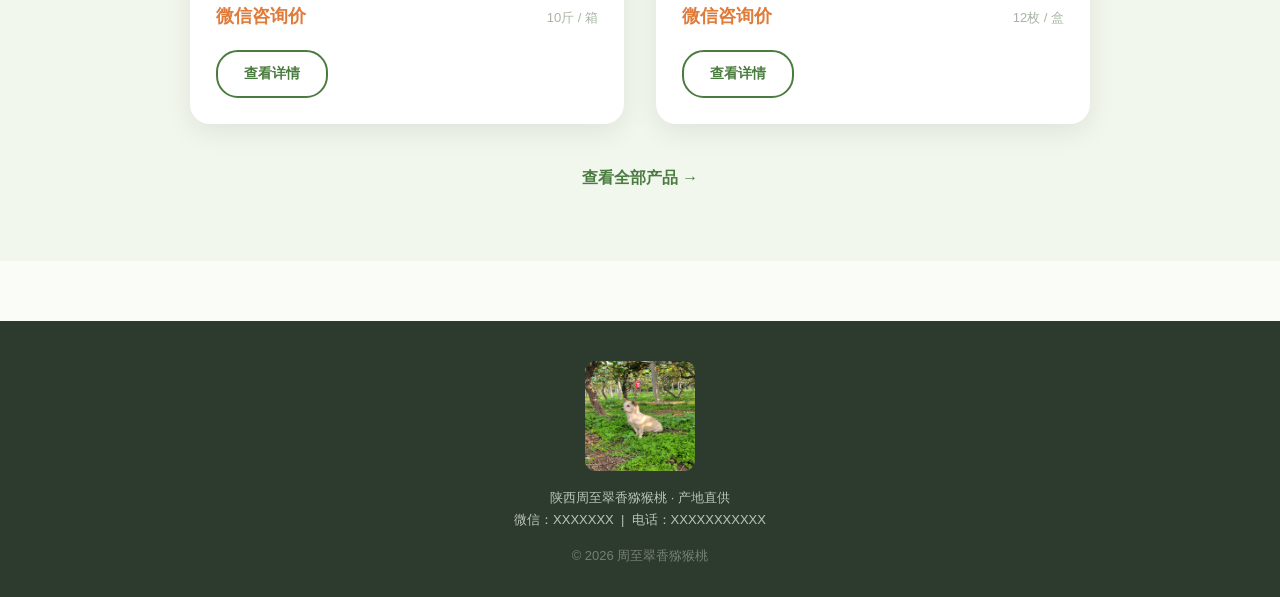
==== commit a5b78cbf: "Update index.html" ====
--- a/index.html
+++ b/index.html
@@ -51,22 +51,22 @@
   <div class="product-grid">
     <div class="product-card">
       <div class="product-img-wrap">
-        <img src="/images/product-5jin.jpg" alt="翠香猕猴桃5斤装">
+        <img src="/images/product-cuixiang-10jin.jpg" alt="翠香猕猴桃10斤装">
         <div class="product-badge">热销</div>
       </div>
       <div class="product-info">
-        <h3>翠香猕猴桃 · 5斤装</h3>
+        <h3>翠香猕猴桃 · 10斤装</h3>
         <p class="desc">70-90g/枚，果肉翠绿，细嫩多汁。</p>
         <div class="price-row">
           <span class="price">微信咨询价</span>
-          <span class="unit">5斤 / 箱</span>
+          <span class="unit">10斤 / 箱</span>
         </div>
-        <a href="/products/5jin.html" class="btn-outline">查看详情</a>
+        <a href="/products/cuixiang-10jin.html" class="btn-outline">查看详情</a>
       </div>
     </div>
     <div class="product-card">
       <div class="product-img-wrap">
-        <img src="/images/product-gift.jpg" alt="翠香猕猴桃礼盒装">
+        <img src="/images/products-cuixiang-gift.jpg" alt="翠香猕猴桃礼盒装">
         <div class="product-badge">礼盒</div>
       </div>
       <div class="product-info">
@@ -76,7 +76,7 @@
           <span class="price">微信咨询价</span>
           <span class="unit">12枚 / 盒</span>
         </div>
-        <a href="/products/gift.html" class="btn-outline">查看详情</a>
+        <a href="/products/cuixiang-5jin-gift.html" class="btn-outline">查看详情</a>
       </div>
     </div>
   </div>
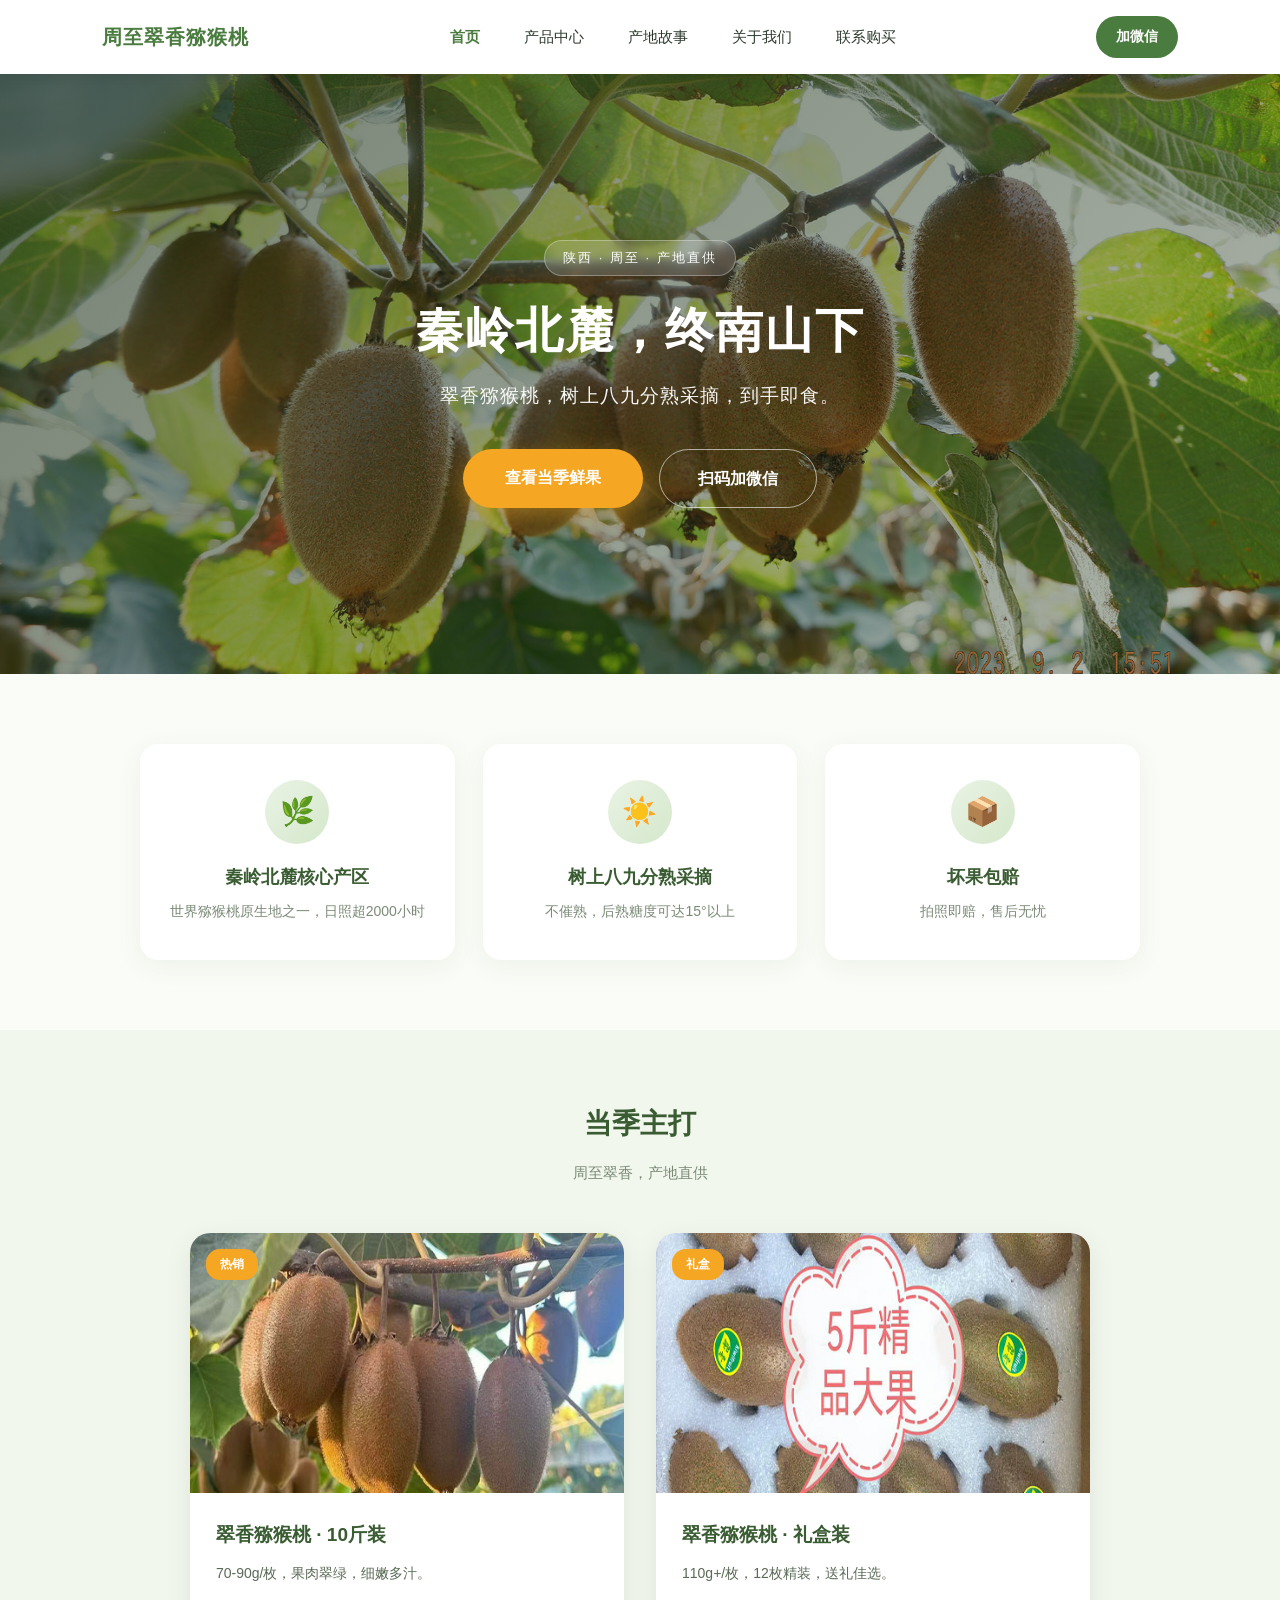
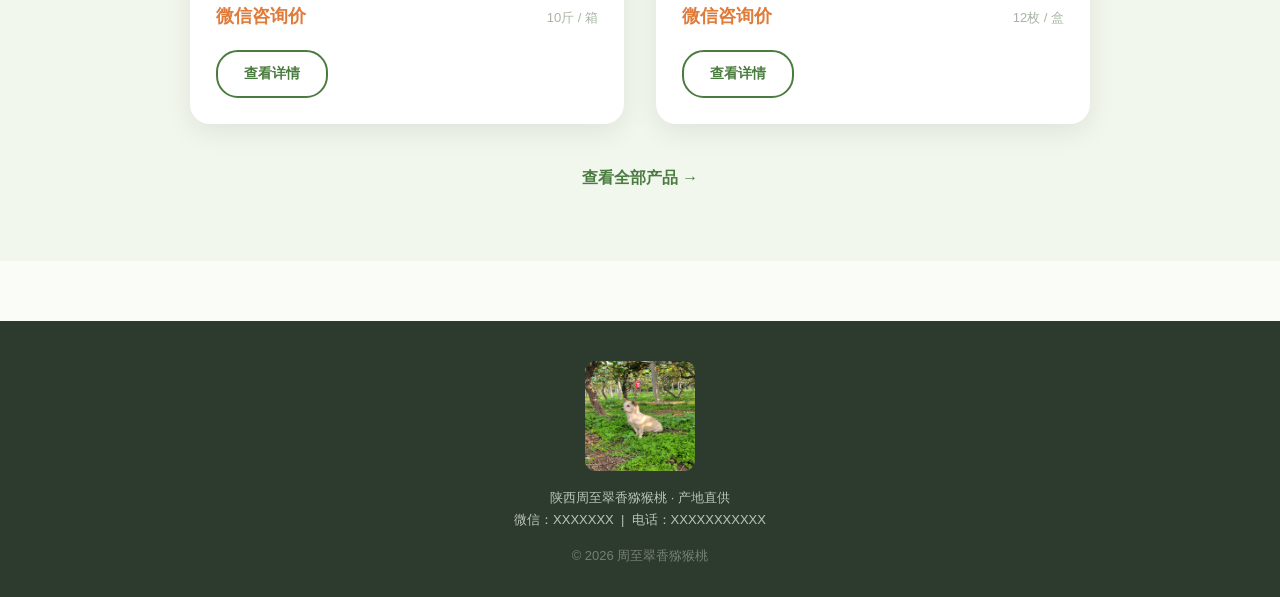
==== commit 1c98317c: "Update index.html" ====
--- a/index.html
+++ b/index.html
@@ -66,7 +66,7 @@
     </div>
     <div class="product-card">
       <div class="product-img-wrap">
-        <img src="/images/products-cuixiang-gift.jpg" alt="翠香猕猴桃礼盒装">
+        <img src="/images/product-cuixiang-gift.jpg" alt="翠香猕猴桃礼盒装">
         <div class="product-badge">礼盒</div>
       </div>
       <div class="product-info">
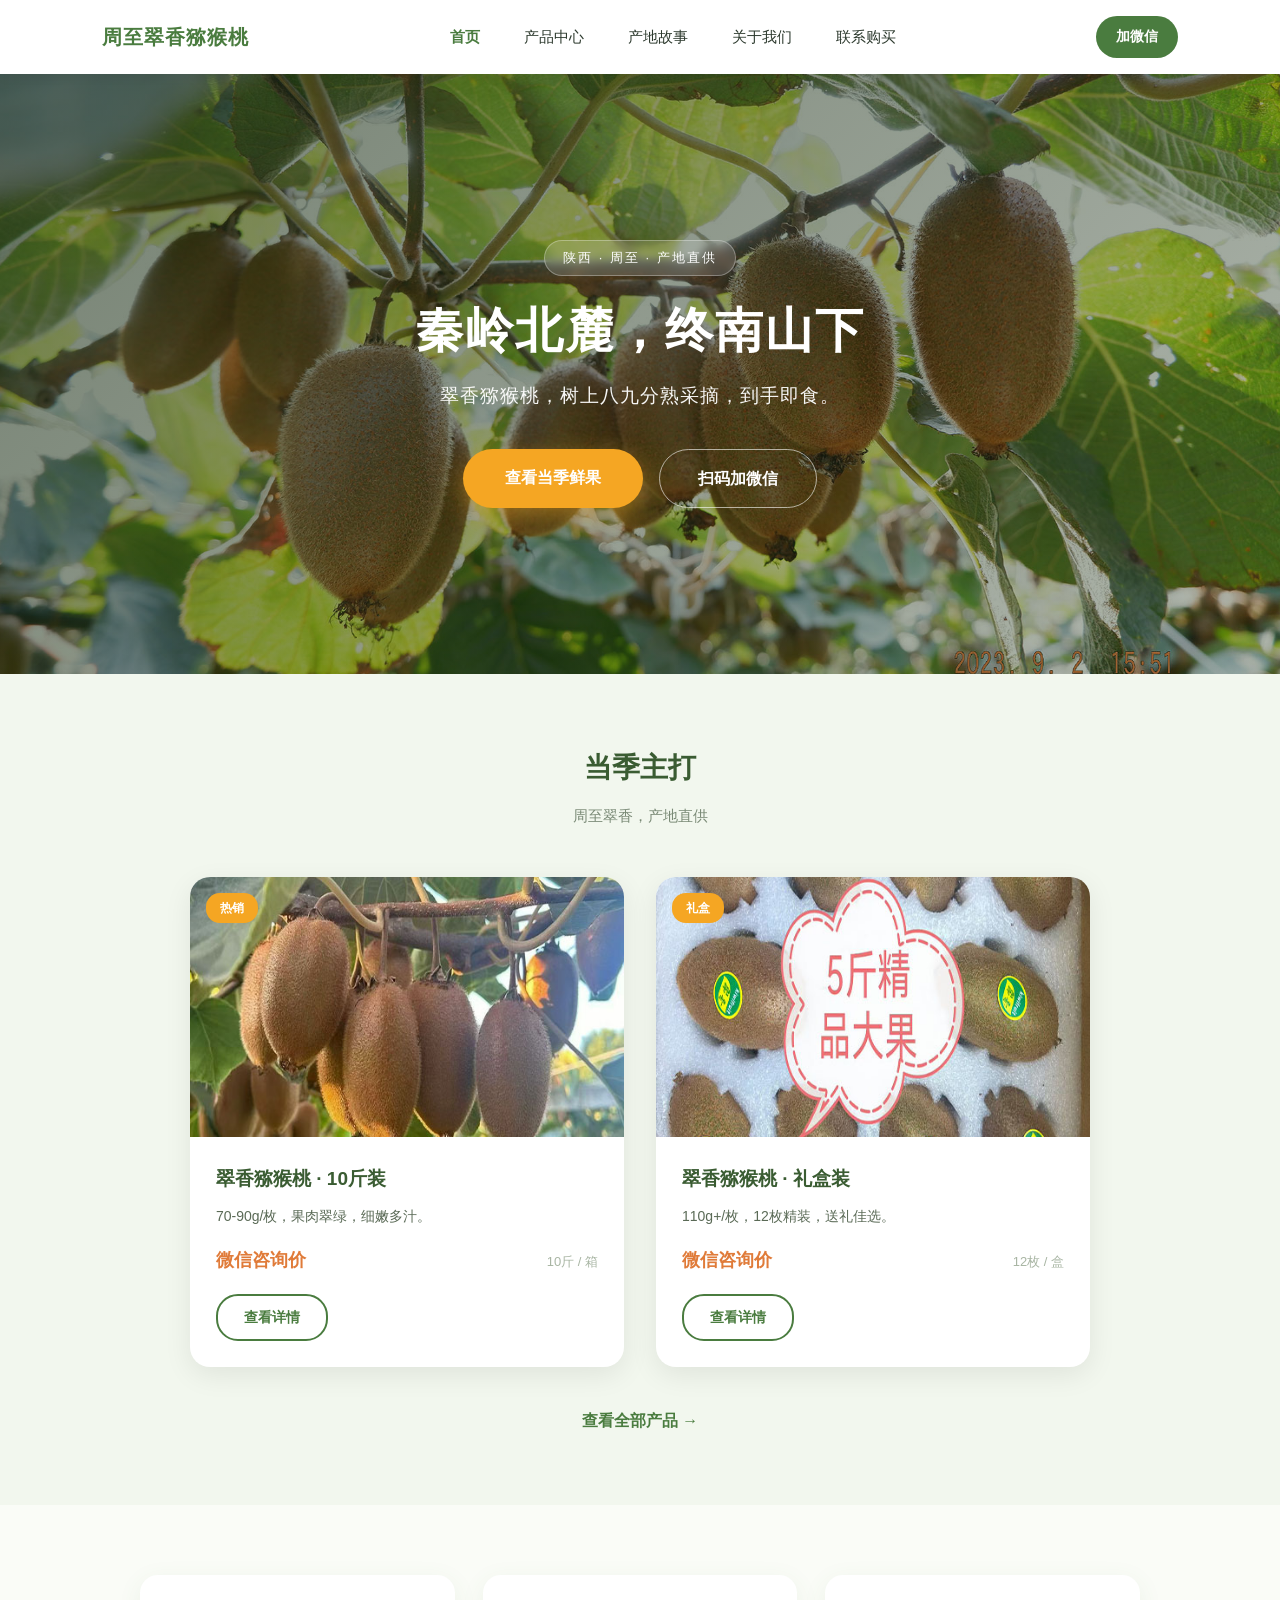
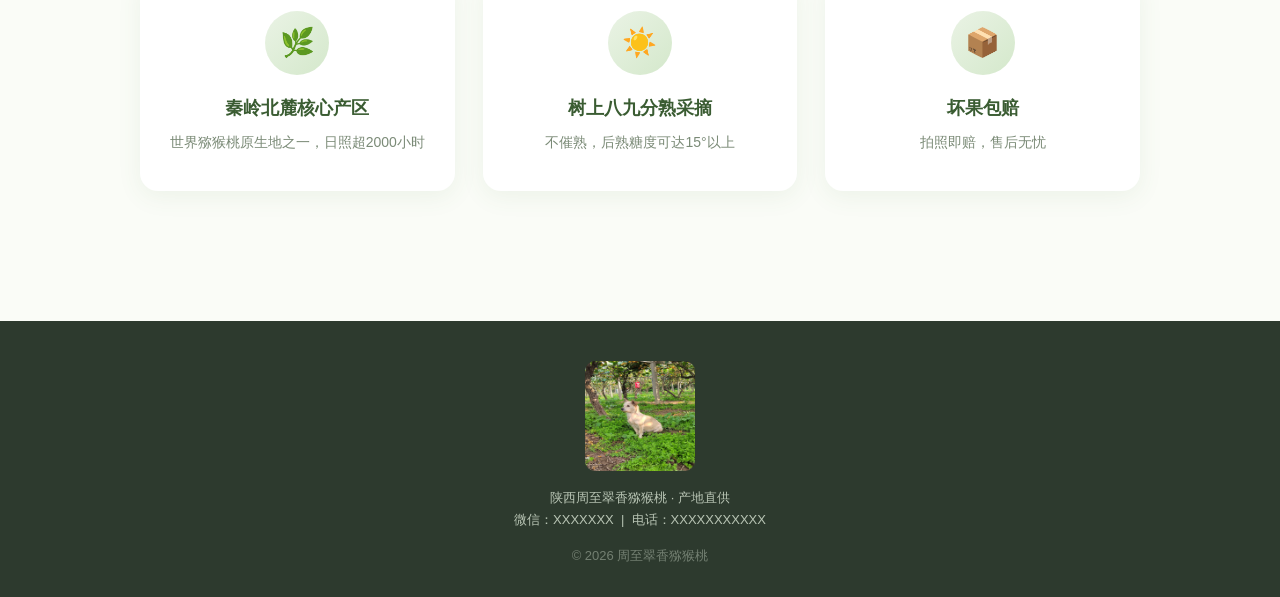
==== commit 829cc764: "Update index.html" ====
--- a/index.html
+++ b/index.html
@@ -24,26 +24,6 @@
     </div>
   </div>
 </header>
-
-<section>
-  <div class="trust-grid">
-    <div class="trust-item">
-      <div class="trust-icon">🌿</div>
-      <h3>秦岭北麓核心产区</h3>
-      <p>世界猕猴桃原生地之一，日照超2000小时</p>
-    </div>
-    <div class="trust-item">
-      <div class="trust-icon">☀️</div>
-      <h3>树上八九分熟采摘</h3>
-      <p>不催熟，后熟糖度可达15°以上</p>
-    </div>
-    <div class="trust-item">
-      <div class="trust-icon">📦</div>
-      <h3>坏果包赔</h3>
-      <p>拍照即赔，售后无忧</p>
-    </div>
-  </div>
-</section>
 
 <section style="background:var(--primary-bg);">
   <h2 class="section-title">当季主打</h2>
@@ -84,6 +64,25 @@
     <a href="/products.html" style="color:var(--primary); font-weight:600;">查看全部产品 →</a>
   </div>
 </section>
+  <section>
+  <div class="trust-grid">
+    <div class="trust-item">
+      <div class="trust-icon">🌿</div>
+      <h3>秦岭北麓核心产区</h3>
+      <p>世界猕猴桃原生地之一，日照超2000小时</p>
+    </div>
+    <div class="trust-item">
+      <div class="trust-icon">☀️</div>
+      <h3>树上八九分熟采摘</h3>
+      <p>不催熟，后熟糖度可达15°以上</p>
+    </div>
+    <div class="trust-item">
+      <div class="trust-icon">📦</div>
+      <h3>坏果包赔</h3>
+      <p>拍照即赔，售后无忧</p>
+    </div>
+  </div>
+</section>
 
 <div id="site-wechat"></div>
 
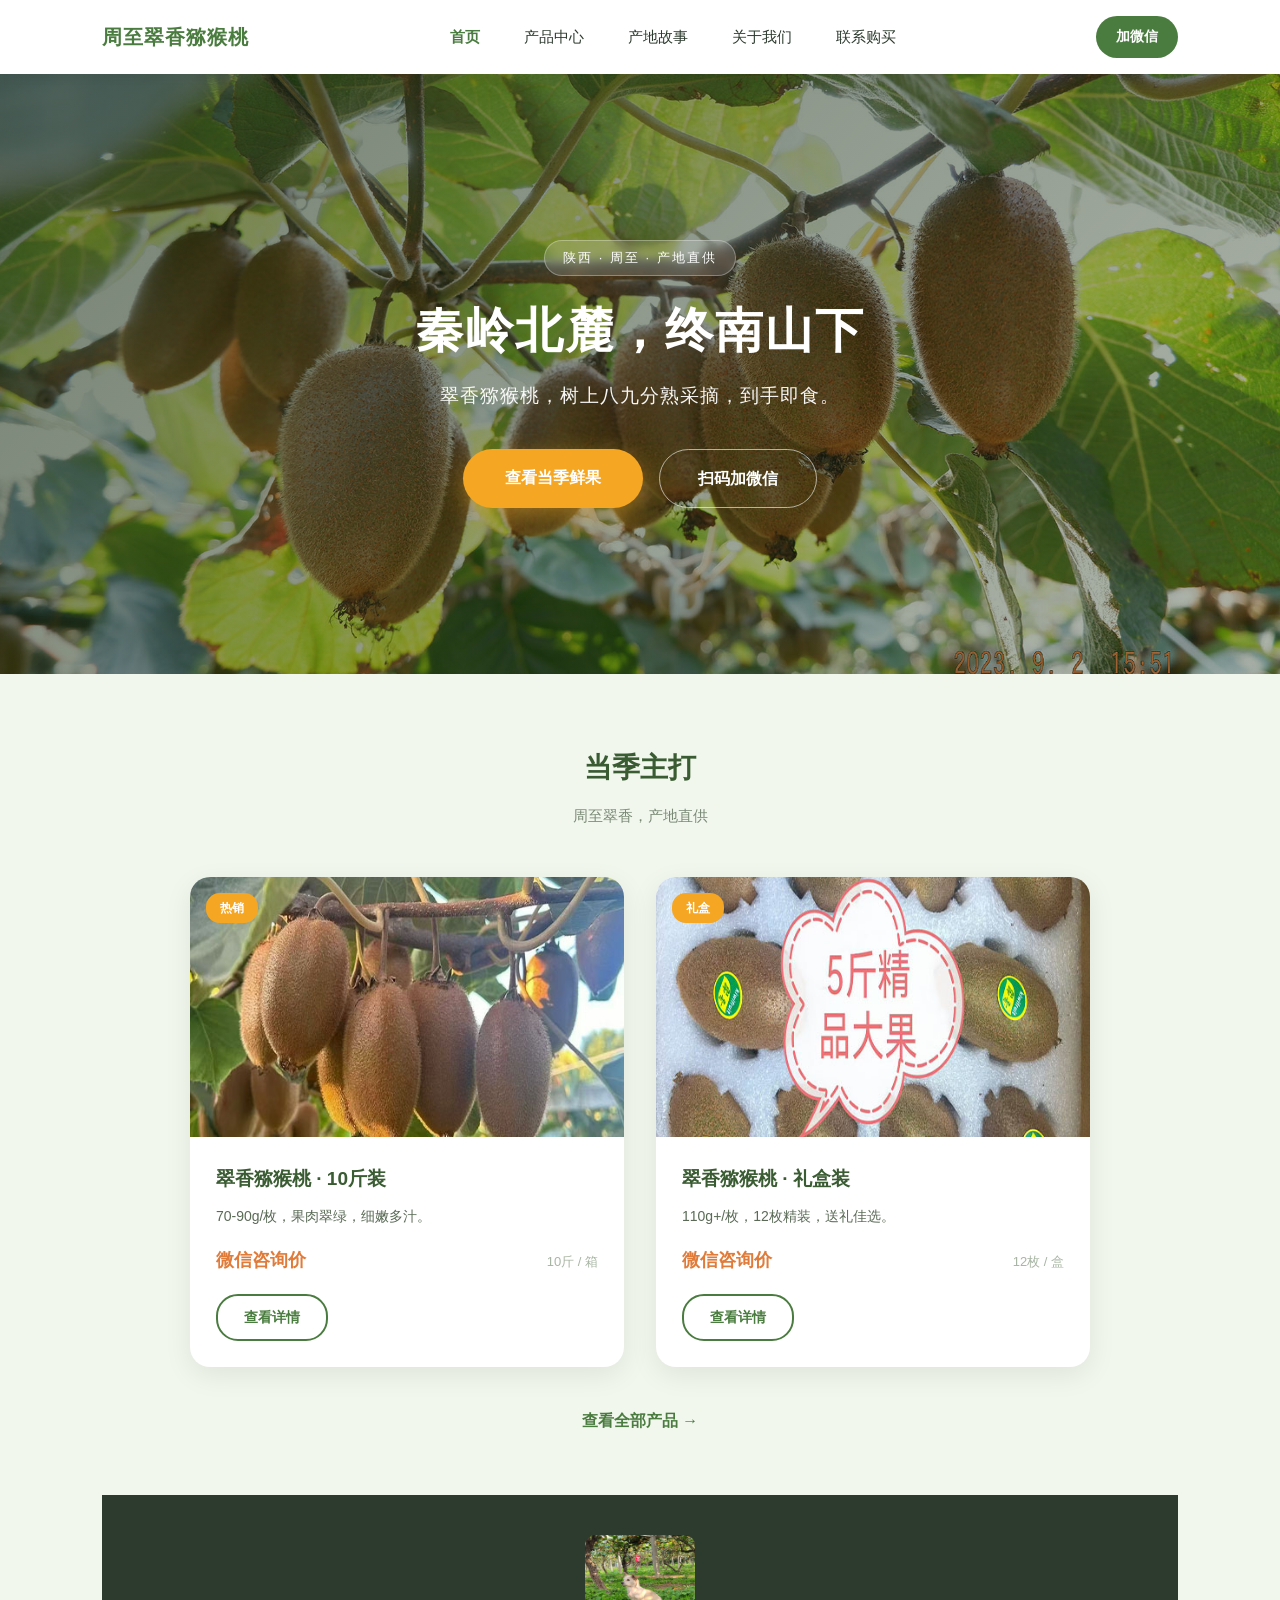
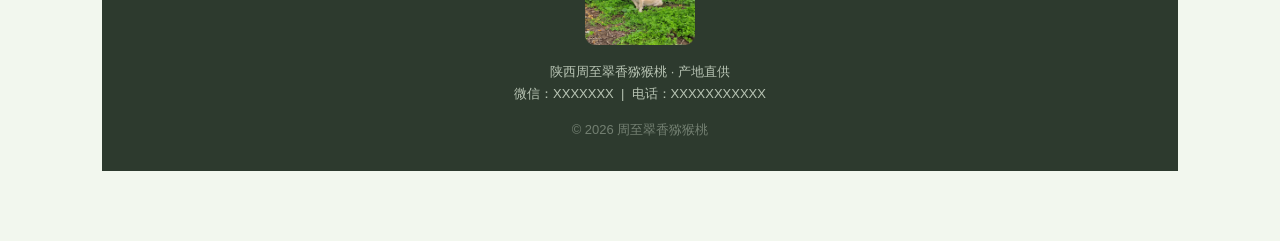
==== commit a4c4f3fc: "Update index.html" ====
--- a/index.html
+++ b/index.html
@@ -63,26 +63,7 @@
   <div style="text-align:center; margin-top:40px;">
     <a href="/products.html" style="color:var(--primary); font-weight:600;">查看全部产品 →</a>
   </div>
-</section>
-  <section>
-  <div class="trust-grid">
-    <div class="trust-item">
-      <div class="trust-icon">🌿</div>
-      <h3>秦岭北麓核心产区</h3>
-      <p>世界猕猴桃原生地之一，日照超2000小时</p>
-    </div>
-    <div class="trust-item">
-      <div class="trust-icon">☀️</div>
-      <h3>树上八九分熟采摘</h3>
-      <p>不催熟，后熟糖度可达15°以上</p>
-    </div>
-    <div class="trust-item">
-      <div class="trust-icon">📦</div>
-      <h3>坏果包赔</h3>
-      <p>拍照即赔，售后无忧</p>
-    </div>
-  </div>
-</section>
+
 
 <div id="site-wechat"></div>
 
